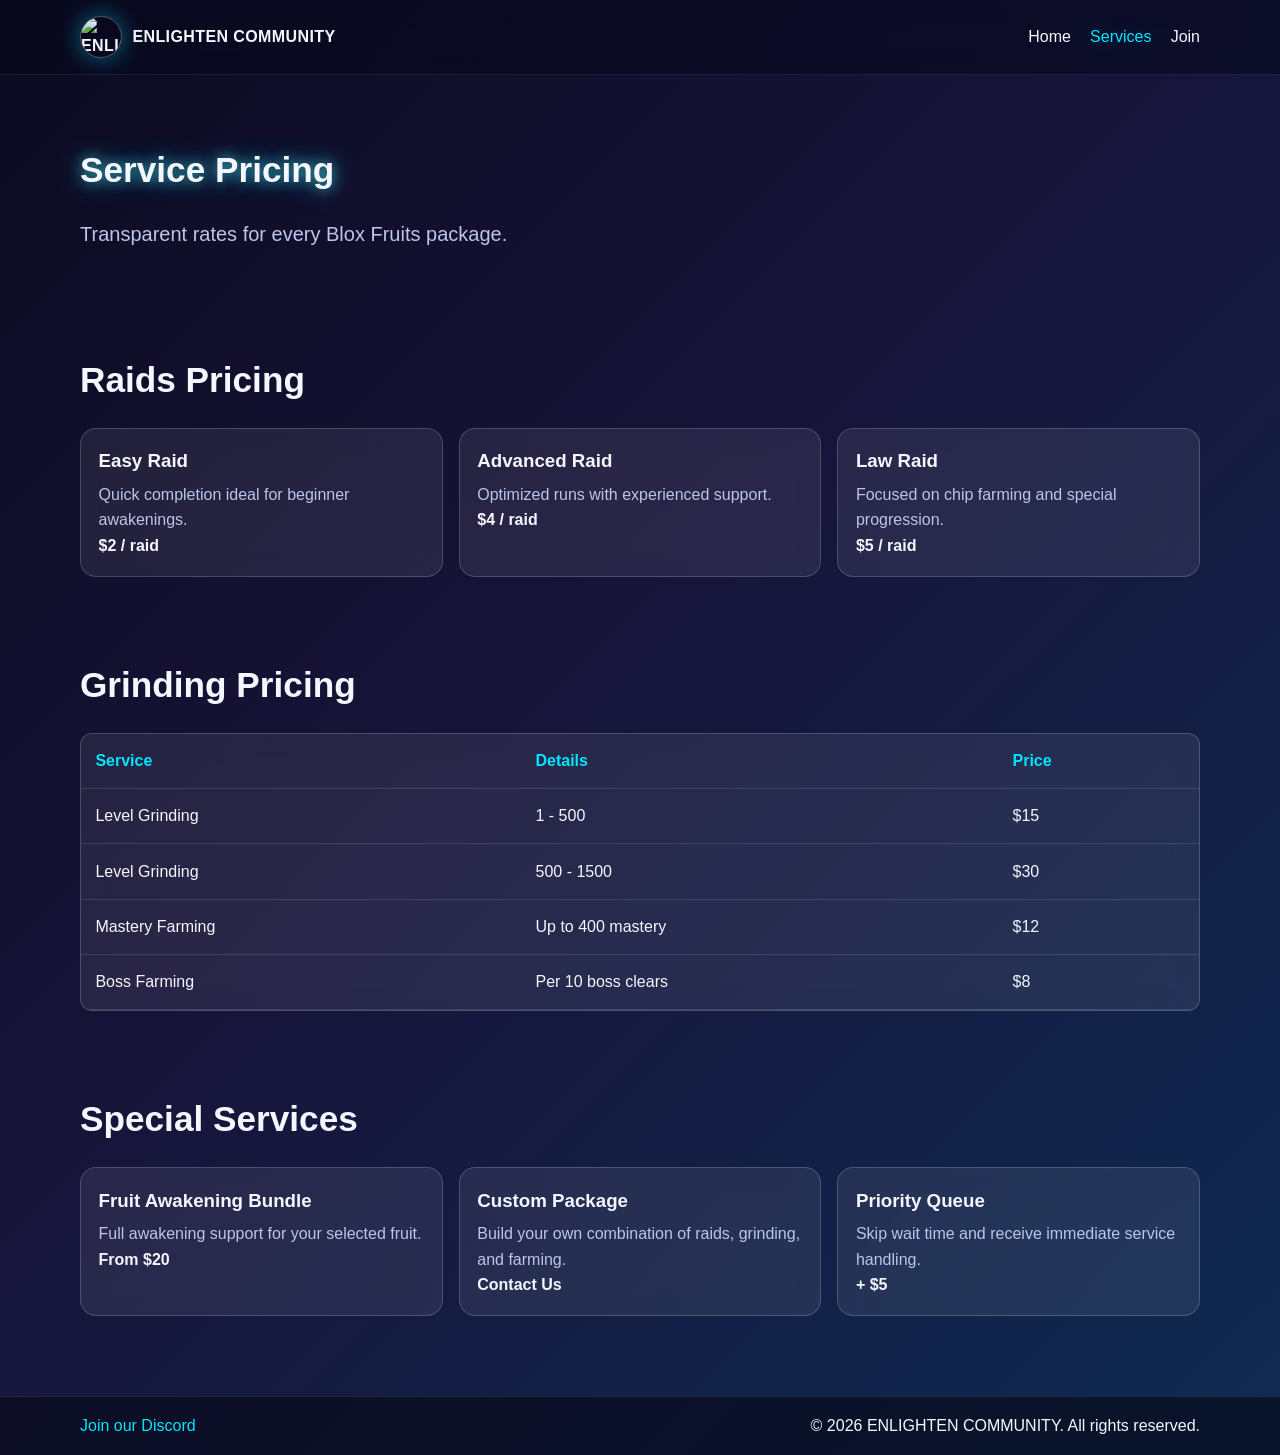
==== server.html @ 97de98ba "Create responsive ENLIGHTEN COMMUNITY website pages" ====
<!DOCTYPE html>
<html lang="en">
  <head>
    <meta charset="UTF-8" />
    <meta name="viewport" content="width=device-width, initial-scale=1.0" />
    <meta
      name="description"
      content="ENLIGHTEN COMMUNITY Service Pricing - Premium Blox Fruits Services"
    />
    <title>ENLIGHTEN COMMUNITY | Services</title>
    <link rel="stylesheet" href="style.css" />
  </head>
  <body>
    <header class="site-header" id="top">
      <nav class="navbar container" aria-label="Main navigation">
        <a class="brand" href="index.html" aria-label="ENLIGHTEN COMMUNITY Home">
          <img src="logo.png" alt="ENLIGHTEN COMMUNITY logo" class="brand-logo" />
          <span>ENLIGHTEN COMMUNITY</span>
        </a>

        <button
          class="menu-toggle"
          type="button"
          aria-expanded="false"
          aria-controls="primary-menu"
        >
          ☰
        </button>

        <ul class="nav-links" id="primary-menu">
          <li><a href="index.html">Home</a></li>
          <li><a href="server.html" class="active">Services</a></li>
          <li><a href="index.html#join">Join</a></li>
        </ul>
      </nav>
    </header>

    <main>
      <section class="section container pricing-hero">
        <h1 class="section-title glow-text">Service Pricing</h1>
        <p class="hero-subtitle">Transparent rates for every Blox Fruits package.</p>
      </section>

      <section class="section container" id="raids-pricing">
        <h2 class="section-title">Raids Pricing</h2>
        <div class="pricing-grid">
          <article class="pricing-card glass">
            <h3>Easy Raid</h3>
            <p>Quick completion ideal for beginner awakenings.</p>
            <strong>$2 / raid</strong>
          </article>
          <article class="pricing-card glass">
            <h3>Advanced Raid</h3>
            <p>Optimized runs with experienced support.</p>
            <strong>$4 / raid</strong>
          </article>
          <article class="pricing-card glass">
            <h3>Law Raid</h3>
            <p>Focused on chip farming and special progression.</p>
            <strong>$5 / raid</strong>
          </article>
        </div>
      </section>

      <section class="section container" id="grinding-pricing">
        <h2 class="section-title">Grinding Pricing</h2>
        <div class="pricing-table-wrapper glass">
          <table class="pricing-table">
            <thead>
              <tr>
                <th>Service</th>
                <th>Details</th>
                <th>Price</th>
              </tr>
            </thead>
            <tbody>
              <tr>
                <td>Level Grinding</td>
                <td>1 - 500</td>
                <td>$15</td>
              </tr>
              <tr>
                <td>Level Grinding</td>
                <td>500 - 1500</td>
                <td>$30</td>
              </tr>
              <tr>
                <td>Mastery Farming</td>
                <td>Up to 400 mastery</td>
                <td>$12</td>
              </tr>
              <tr>
                <td>Boss Farming</td>
                <td>Per 10 boss clears</td>
                <td>$8</td>
              </tr>
            </tbody>
          </table>
        </div>
      </section>

      <section class="section container" id="special-services">
        <h2 class="section-title">Special Services</h2>
        <div class="pricing-grid">
          <article class="pricing-card glass">
            <h3>Fruit Awakening Bundle</h3>
            <p>Full awakening support for your selected fruit.</p>
            <strong>From $20</strong>
          </article>
          <article class="pricing-card glass">
            <h3>Custom Package</h3>
            <p>Build your own combination of raids, grinding, and farming.</p>
            <strong>Contact Us</strong>
          </article>
          <article class="pricing-card glass">
            <h3>Priority Queue</h3>
            <p>Skip wait time and receive immediate service handling.</p>
            <strong>+ $5</strong>
          </article>
        </div>
      </section>
    </main>

    <footer class="site-footer" id="join">
      <div class="container footer-content">
        <a href="https://discord.gg/your-invite" target="_blank" rel="noopener">Join our Discord</a>
        <p>© <span id="year"></span> ENLIGHTEN COMMUNITY. All rights reserved.</p>
      </div>
    </footer>

    <script>
      const menuToggle = document.querySelector('.menu-toggle');
      const navMenu = document.querySelector('#primary-menu');
      menuToggle?.addEventListener('click', () => {
        const expanded = menuToggle.getAttribute('aria-expanded') === 'true';
        menuToggle.setAttribute('aria-expanded', String(!expanded));
        navMenu.classList.toggle('open');
      });

      document.getElementById('year').textContent = new Date().getFullYear();
    </script>
  </body>
</html>
---- style.css ----
:root {
  --bg-1: #0c0a1f;
  --bg-2: #17143a;
  --bg-3: #0f2b52;
  --card-bg: rgba(255, 255, 255, 0.08);
  --card-border: rgba(255, 255, 255, 0.18);
  --text-main: #f5f7ff;
  --text-dim: #bcc5ea;
  --accent: #00e5ff;
  --accent-soft: #52f0ff;
  --shadow-glow: 0 0 24px rgba(0, 229, 255, 0.45);
  --radius: 16px;
  --radius-sm: 12px;
  --container: 1120px;
  --transition: 250ms ease;
}

* {
  box-sizing: border-box;
  margin: 0;
  padding: 0;
}

html {
  scroll-behavior: smooth;
}

body {
  font-family: Inter, Segoe UI, Roboto, Arial, sans-serif;
  background: linear-gradient(135deg, var(--bg-1), var(--bg-2) 45%, var(--bg-3));
  color: var(--text-main);
  min-height: 100vh;
  line-height: 1.6;
}

.container {
  width: min(var(--container), 92%);
  margin-inline: auto;
}

.site-header {
  position: sticky;
  top: 0;
  z-index: 1000;
  background: rgba(7, 9, 28, 0.55);
  backdrop-filter: blur(14px);
  border-bottom: 1px solid rgba(255, 255, 255, 0.08);
}

.navbar {
  display: flex;
  align-items: center;
  justify-content: space-between;
  gap: 1rem;
  min-height: 74px;
}

.brand {
  display: inline-flex;
  align-items: center;
  gap: 0.65rem;
  color: var(--text-main);
  text-decoration: none;
  font-weight: 700;
  letter-spacing: 0.4px;
}

.brand-logo {
  width: 42px;
  height: 42px;
  object-fit: cover;
  border-radius: 50%;
  border: 1px solid rgba(255, 255, 255, 0.3);
  box-shadow: var(--shadow-glow);
}

.nav-links {
  display: flex;
  align-items: center;
  list-style: none;
  gap: 1.2rem;
}

.nav-links a {
  color: var(--text-main);
  text-decoration: none;
  font-weight: 500;
  transition: color var(--transition), text-shadow var(--transition);
}

.nav-links a:hover,
.nav-links a.active {
  color: var(--accent);
  text-shadow: var(--shadow-glow);
}

.menu-toggle {
  display: none;
  border: 1px solid var(--card-border);
  background: var(--card-bg);
  color: var(--text-main);
  border-radius: 10px;
  padding: 0.35rem 0.6rem;
  font-size: 1.2rem;
}

.hero {
  display: grid;
  place-items: center;
  min-height: calc(100vh - 80px);
  padding: 3.5rem 0;
}

.hero-content {
  text-align: center;
  padding: clamp(1.5rem, 3vw, 2.5rem);
  max-width: 760px;
}

.hero-title {
  font-size: clamp(2rem, 6vw, 4rem);
  line-height: 1.1;
  margin-bottom: 0.8rem;
  letter-spacing: 1.2px;
}

.glow-text {
  text-shadow: 0 0 14px rgba(82, 240, 255, 0.7), 0 0 30px rgba(0, 229, 255, 0.45);
}

.hero-subtitle {
  color: var(--text-dim);
  font-size: clamp(1rem, 2.4vw, 1.25rem);
  margin-bottom: 1.4rem;
}

.btn-glow {
  display: inline-block;
  text-decoration: none;
  color: #031225;
  background: linear-gradient(135deg, var(--accent), var(--accent-soft));
  font-weight: 700;
  border-radius: 999px;
  padding: 0.8rem 1.4rem;
  box-shadow: var(--shadow-glow);
  transition: transform var(--transition), box-shadow var(--transition);
}

.btn-glow:hover {
  transform: translateY(-3px);
  box-shadow: 0 0 36px rgba(0, 229, 255, 0.65);
}

.section {
  padding: 2.5rem 0;
}

.section-title {
  font-size: clamp(1.5rem, 3vw, 2.2rem);
  margin-bottom: 1.2rem;
}

.cards-grid,
.features-grid,
.pricing-grid {
  display: grid;
  gap: 1rem;
  grid-template-columns: repeat(auto-fit, minmax(210px, 1fr));
}

.glass {
  background: var(--card-bg);
  border: 1px solid var(--card-border);
  border-radius: var(--radius);
  backdrop-filter: blur(12px);
}

.service-card,
.feature-item,
.pricing-card {
  padding: 1.1rem;
  transition: transform var(--transition), box-shadow var(--transition), border-color var(--transition);
}

.service-card:hover,
.feature-item:hover,
.pricing-card:hover {
  transform: translateY(-6px);
  border-color: rgba(82, 240, 255, 0.55);
  box-shadow: var(--shadow-glow);
}

.icon {
  width: 44px;
  height: 44px;
  display: grid;
  place-items: center;
  border-radius: 10px;
  background: rgba(0, 229, 255, 0.15);
  margin-bottom: 0.8rem;
  font-size: 1.35rem;
}

.service-card h3,
.pricing-card h3,
.feature-item h3 {
  margin-bottom: 0.35rem;
}

.service-card p,
.pricing-card p,
.feature-item p {
  color: var(--text-dim);
}

.pricing-hero {
  padding-top: 4.2rem;
}

.pricing-table-wrapper {
  overflow-x: auto;
  border-radius: var(--radius-sm);
}

.pricing-table {
  width: 100%;
  border-collapse: collapse;
  min-width: 600px;
}

.pricing-table th,
.pricing-table td {
  padding: 0.9rem;
  border-bottom: 1px solid rgba(255, 255, 255, 0.12);
  text-align: left;
}

.pricing-table th {
  color: var(--accent);
  font-weight: 600;
}

.site-footer {
  margin-top: 2.5rem;
  border-top: 1px solid rgba(255, 255, 255, 0.1);
  background: rgba(5, 7, 20, 0.6);
}

.footer-content {
  display: flex;
  justify-content: space-between;
  align-items: center;
  gap: 1rem;
  padding: 1rem 0;
  flex-wrap: wrap;
}

.footer-content a {
  color: var(--accent);
  text-decoration: none;
}

.footer-content a:hover {
  text-shadow: var(--shadow-glow);
}

@media (max-width: 760px) {
  .menu-toggle {
    display: inline-block;
  }

  .nav-links {
    position: absolute;
    top: 74px;
    right: 4%;
    flex-direction: column;
    background: rgba(7, 9, 28, 0.96);
    border: 1px solid var(--card-border);
    border-radius: var(--radius-sm);
    padding: 0.7rem 1rem;
    width: min(240px, 70vw);
    transform: scale(0.95);
    opacity: 0;
    pointer-events: none;
    transition: opacity var(--transition), transform var(--transition);
  }

  .nav-links.open {
    opacity: 1;
    transform: scale(1);
    pointer-events: auto;
  }

  .hero {
    min-height: 75vh;
  }
}
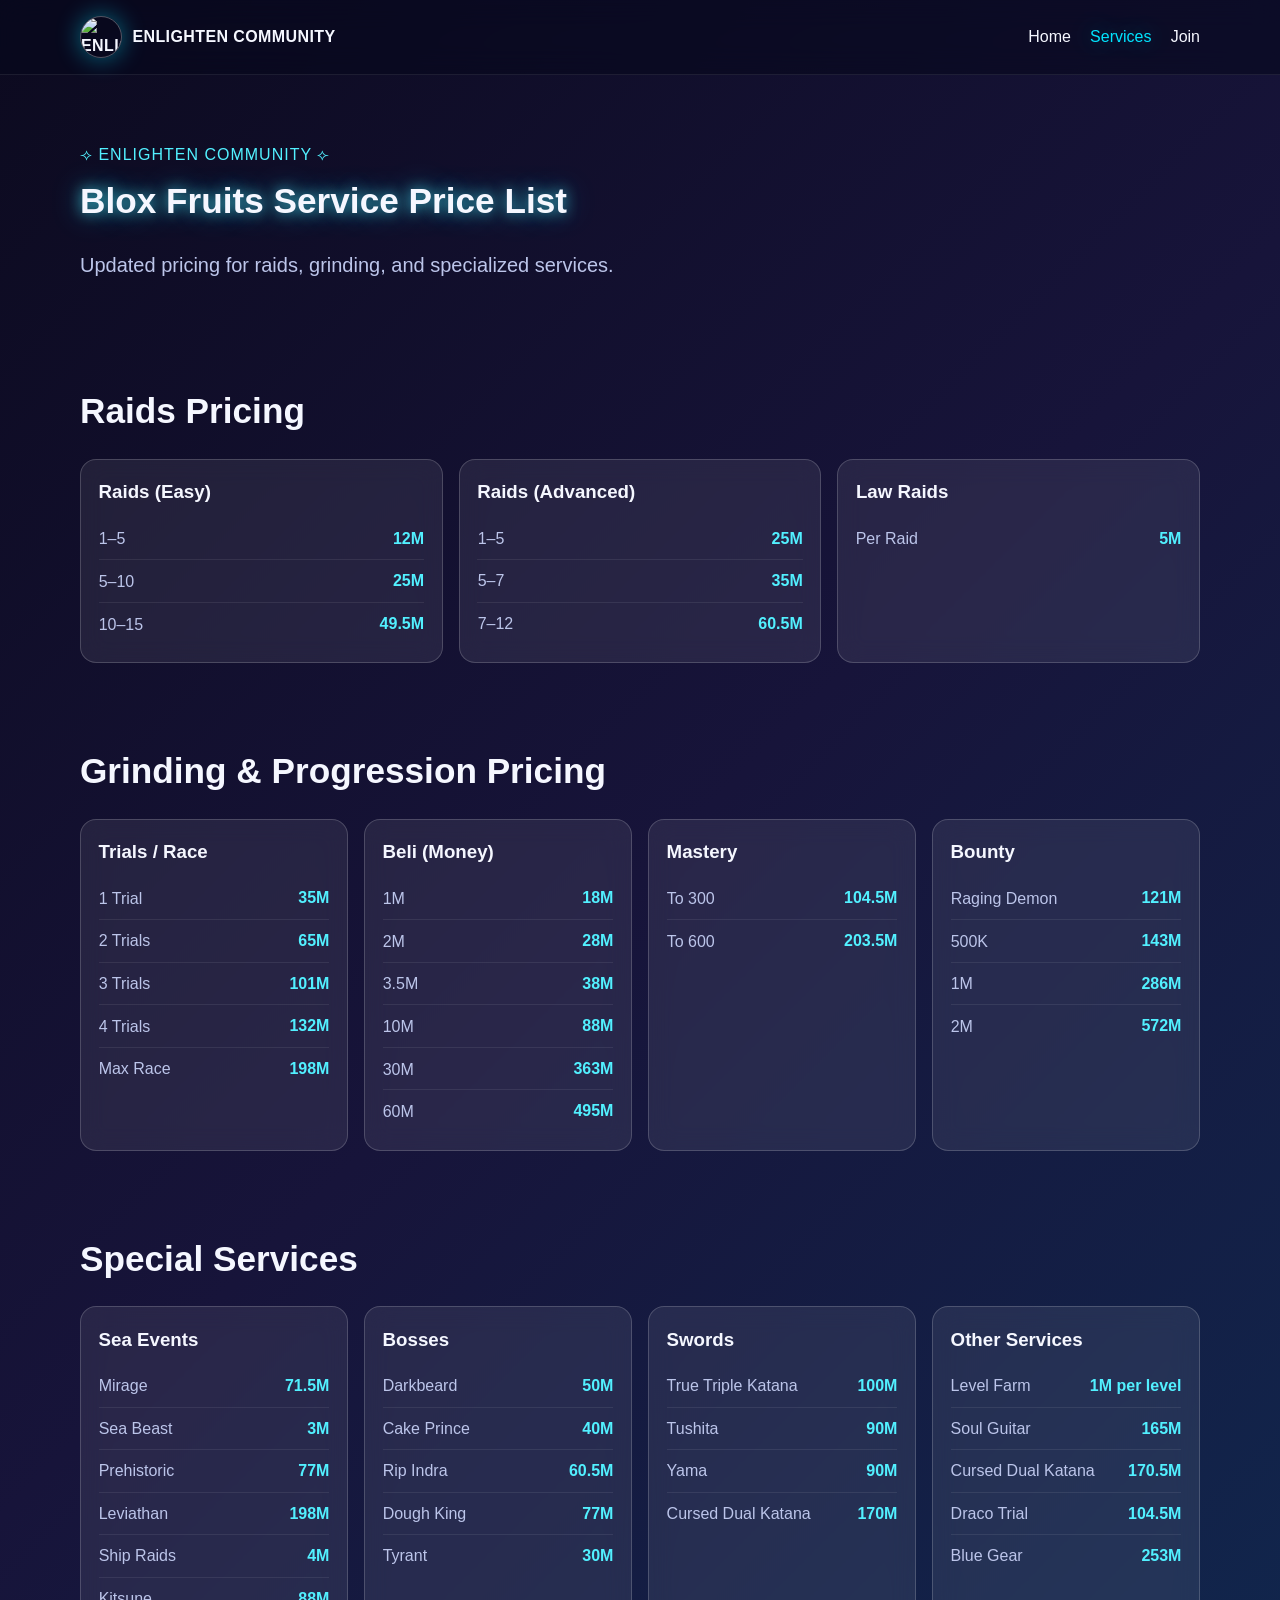
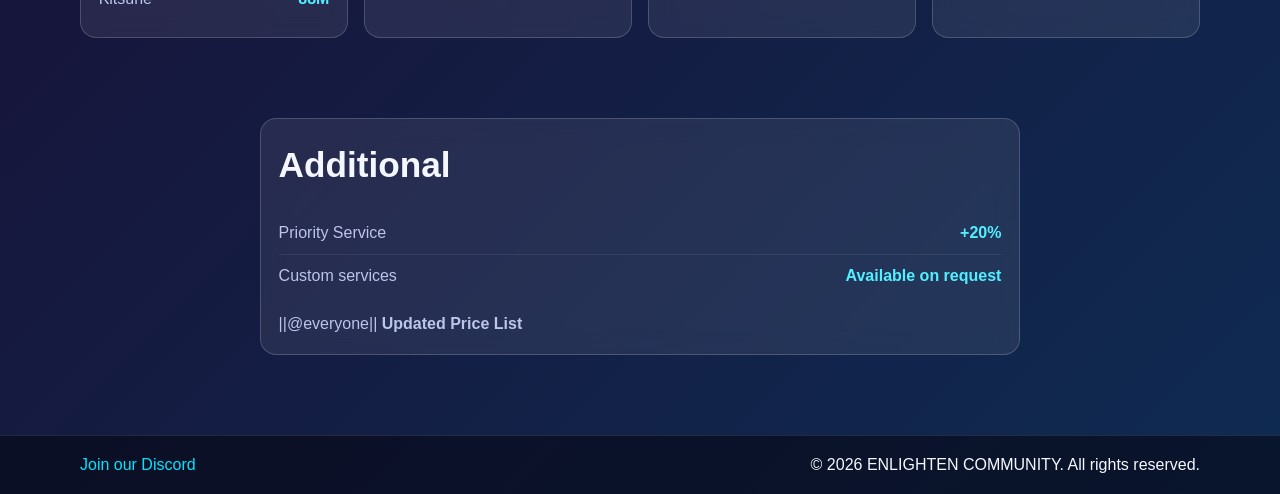
==== commit f5f32c66: "Update server pricing page with full ENLIGHTEN price list" ====
--- a/server.html
+++ b/server.html
@@ -7,7 +7,7 @@
       name="description"
       content="ENLIGHTEN COMMUNITY Service Pricing - Premium Blox Fruits Services"
     />
-    <title>ENLIGHTEN COMMUNITY | Services</title>
+    <title>ENLIGHTEN COMMUNITY | Service Price List</title>
     <link rel="stylesheet" href="style.css" />
   </head>
   <body>
@@ -37,86 +37,142 @@
 
     <main>
       <section class="section container pricing-hero">
-        <h1 class="section-title glow-text">Service Pricing</h1>
-        <p class="hero-subtitle">Transparent rates for every Blox Fruits package.</p>
+        <p class="eyebrow">⟢ ENLIGHTEN COMMUNITY ⟣</p>
+        <h1 class="section-title glow-text">Blox Fruits Service Price List</h1>
+        <p class="hero-subtitle">Updated pricing for raids, grinding, and specialized services.</p>
       </section>
 
       <section class="section container" id="raids-pricing">
         <h2 class="section-title">Raids Pricing</h2>
-        <div class="pricing-grid">
+        <div class="price-list-grid">
           <article class="pricing-card glass">
-            <h3>Easy Raid</h3>
-            <p>Quick completion ideal for beginner awakenings.</p>
-            <strong>$2 / raid</strong>
+            <h3>Raids (Easy)</h3>
+            <ul class="price-list">
+              <li><span>1–5</span><strong>12M</strong></li>
+              <li><span>5–10</span><strong>25M</strong></li>
+              <li><span>10–15</span><strong>49.5M</strong></li>
+            </ul>
           </article>
           <article class="pricing-card glass">
-            <h3>Advanced Raid</h3>
-            <p>Optimized runs with experienced support.</p>
-            <strong>$4 / raid</strong>
+            <h3>Raids (Advanced)</h3>
+            <ul class="price-list">
+              <li><span>1–5</span><strong>25M</strong></li>
+              <li><span>5–7</span><strong>35M</strong></li>
+              <li><span>7–12</span><strong>60.5M</strong></li>
+            </ul>
           </article>
           <article class="pricing-card glass">
-            <h3>Law Raid</h3>
-            <p>Focused on chip farming and special progression.</p>
-            <strong>$5 / raid</strong>
+            <h3>Law Raids</h3>
+            <ul class="price-list">
+              <li><span>Per Raid</span><strong>5M</strong></li>
+            </ul>
           </article>
         </div>
       </section>
 
       <section class="section container" id="grinding-pricing">
-        <h2 class="section-title">Grinding Pricing</h2>
-        <div class="pricing-table-wrapper glass">
-          <table class="pricing-table">
-            <thead>
-              <tr>
-                <th>Service</th>
-                <th>Details</th>
-                <th>Price</th>
-              </tr>
-            </thead>
-            <tbody>
-              <tr>
-                <td>Level Grinding</td>
-                <td>1 - 500</td>
-                <td>$15</td>
-              </tr>
-              <tr>
-                <td>Level Grinding</td>
-                <td>500 - 1500</td>
-                <td>$30</td>
-              </tr>
-              <tr>
-                <td>Mastery Farming</td>
-                <td>Up to 400 mastery</td>
-                <td>$12</td>
-              </tr>
-              <tr>
-                <td>Boss Farming</td>
-                <td>Per 10 boss clears</td>
-                <td>$8</td>
-              </tr>
-            </tbody>
-          </table>
+        <h2 class="section-title">Grinding &amp; Progression Pricing</h2>
+        <div class="price-list-grid">
+          <article class="pricing-card glass">
+            <h3>Trials / Race</h3>
+            <ul class="price-list">
+              <li><span>1 Trial</span><strong>35M</strong></li>
+              <li><span>2 Trials</span><strong>65M</strong></li>
+              <li><span>3 Trials</span><strong>101M</strong></li>
+              <li><span>4 Trials</span><strong>132M</strong></li>
+              <li><span>Max Race</span><strong>198M</strong></li>
+            </ul>
+          </article>
+
+          <article class="pricing-card glass">
+            <h3>Beli (Money)</h3>
+            <ul class="price-list">
+              <li><span>1M</span><strong>18M</strong></li>
+              <li><span>2M</span><strong>28M</strong></li>
+              <li><span>3.5M</span><strong>38M</strong></li>
+              <li><span>10M</span><strong>88M</strong></li>
+              <li><span>30M</span><strong>363M</strong></li>
+              <li><span>60M</span><strong>495M</strong></li>
+            </ul>
+          </article>
+
+          <article class="pricing-card glass">
+            <h3>Mastery</h3>
+            <ul class="price-list">
+              <li><span>To 300</span><strong>104.5M</strong></li>
+              <li><span>To 600</span><strong>203.5M</strong></li>
+            </ul>
+          </article>
+
+          <article class="pricing-card glass">
+            <h3>Bounty</h3>
+            <ul class="price-list">
+              <li><span>Raging Demon</span><strong>121M</strong></li>
+              <li><span>500K</span><strong>143M</strong></li>
+              <li><span>1M</span><strong>286M</strong></li>
+              <li><span>2M</span><strong>572M</strong></li>
+            </ul>
+          </article>
         </div>
       </section>
 
       <section class="section container" id="special-services">
         <h2 class="section-title">Special Services</h2>
-        <div class="pricing-grid">
+        <div class="price-list-grid">
           <article class="pricing-card glass">
-            <h3>Fruit Awakening Bundle</h3>
-            <p>Full awakening support for your selected fruit.</p>
-            <strong>From $20</strong>
+            <h3>Sea Events</h3>
+            <ul class="price-list">
+              <li><span>Mirage</span><strong>71.5M</strong></li>
+              <li><span>Sea Beast</span><strong>3M</strong></li>
+              <li><span>Prehistoric</span><strong>77M</strong></li>
+              <li><span>Leviathan</span><strong>198M</strong></li>
+              <li><span>Ship Raids</span><strong>4M</strong></li>
+              <li><span>Kitsune</span><strong>88M</strong></li>
+            </ul>
           </article>
+
           <article class="pricing-card glass">
-            <h3>Custom Package</h3>
-            <p>Build your own combination of raids, grinding, and farming.</p>
-            <strong>Contact Us</strong>
+            <h3>Bosses</h3>
+            <ul class="price-list">
+              <li><span>Darkbeard</span><strong>50M</strong></li>
+              <li><span>Cake Prince</span><strong>40M</strong></li>
+              <li><span>Rip Indra</span><strong>60.5M</strong></li>
+              <li><span>Dough King</span><strong>77M</strong></li>
+              <li><span>Tyrant</span><strong>30M</strong></li>
+            </ul>
           </article>
+
           <article class="pricing-card glass">
-            <h3>Priority Queue</h3>
-            <p>Skip wait time and receive immediate service handling.</p>
-            <strong>+ $5</strong>
+            <h3>Swords</h3>
+            <ul class="price-list">
+              <li><span>True Triple Katana</span><strong>100M</strong></li>
+              <li><span>Tushita</span><strong>90M</strong></li>
+              <li><span>Yama</span><strong>90M</strong></li>
+              <li><span>Cursed Dual Katana</span><strong>170M</strong></li>
+            </ul>
           </article>
+
+          <article class="pricing-card glass">
+            <h3>Other Services</h3>
+            <ul class="price-list">
+              <li><span>Level Farm</span><strong>1M per level</strong></li>
+              <li><span>Soul Guitar</span><strong>165M</strong></li>
+              <li><span>Cursed Dual Katana</span><strong>170.5M</strong></li>
+              <li><span>Draco Trial</span><strong>104.5M</strong></li>
+              <li><span>Blue Gear</span><strong>253M</strong></li>
+            </ul>
+          </article>
+        </div>
+      </section>
+
+      <section class="section container">
+        <div class="pricing-card glass additional-box">
+          <h2 class="section-title">Additional</h2>
+          <ul class="price-list">
+            <li><span>Priority Service</span><strong>+20%</strong></li>
+            <li><span>Custom services</span><strong>Available on request</strong></li>
+          </ul>
+          <p class="price-note">||@everyone|| <strong>Updated Price List</strong></p>
         </div>
       </section>
     </main>
--- a/style.css
+++ b/style.css
@@ -134,6 +134,13 @@
   margin-bottom: 1.4rem;
 }
 
+.eyebrow {
+  color: var(--accent-soft);
+  letter-spacing: 1px;
+  margin-bottom: 0.35rem;
+  text-transform: uppercase;
+}
+
 .btn-glow {
   display: inline-block;
   text-decoration: none;
@@ -162,10 +169,11 @@
 
 .cards-grid,
 .features-grid,
-.pricing-grid {
+.pricing-grid,
+.price-list-grid {
   display: grid;
   gap: 1rem;
-  grid-template-columns: repeat(auto-fit, minmax(210px, 1fr));
+  grid-template-columns: repeat(auto-fit, minmax(220px, 1fr));
 }
 
 .glass {
@@ -217,27 +225,40 @@
   padding-top: 4.2rem;
 }
 
-.pricing-table-wrapper {
-  overflow-x: auto;
-  border-radius: var(--radius-sm);
-}
-
-.pricing-table {
-  width: 100%;
-  border-collapse: collapse;
-  min-width: 600px;
-}
-
-.pricing-table th,
-.pricing-table td {
-  padding: 0.9rem;
-  border-bottom: 1px solid rgba(255, 255, 255, 0.12);
-  text-align: left;
-}
-
-.pricing-table th {
-  color: var(--accent);
-  font-weight: 600;
+.price-list {
+  list-style: none;
+  margin-top: 0.65rem;
+}
+
+.price-list li {
+  display: flex;
+  justify-content: space-between;
+  gap: 0.8rem;
+  padding: 0.5rem 0;
+  border-bottom: 1px solid rgba(255, 255, 255, 0.08);
+}
+
+.price-list li:last-child {
+  border-bottom: none;
+}
+
+.price-list li span {
+  color: var(--text-dim);
+}
+
+.price-list li strong {
+  color: var(--accent-soft);
+  white-space: nowrap;
+}
+
+.additional-box {
+  max-width: 760px;
+  margin-inline: auto;
+}
+
+.price-note {
+  margin-top: 0.9rem;
+  color: var(--text-dim);
 }
 
 .site-footer {
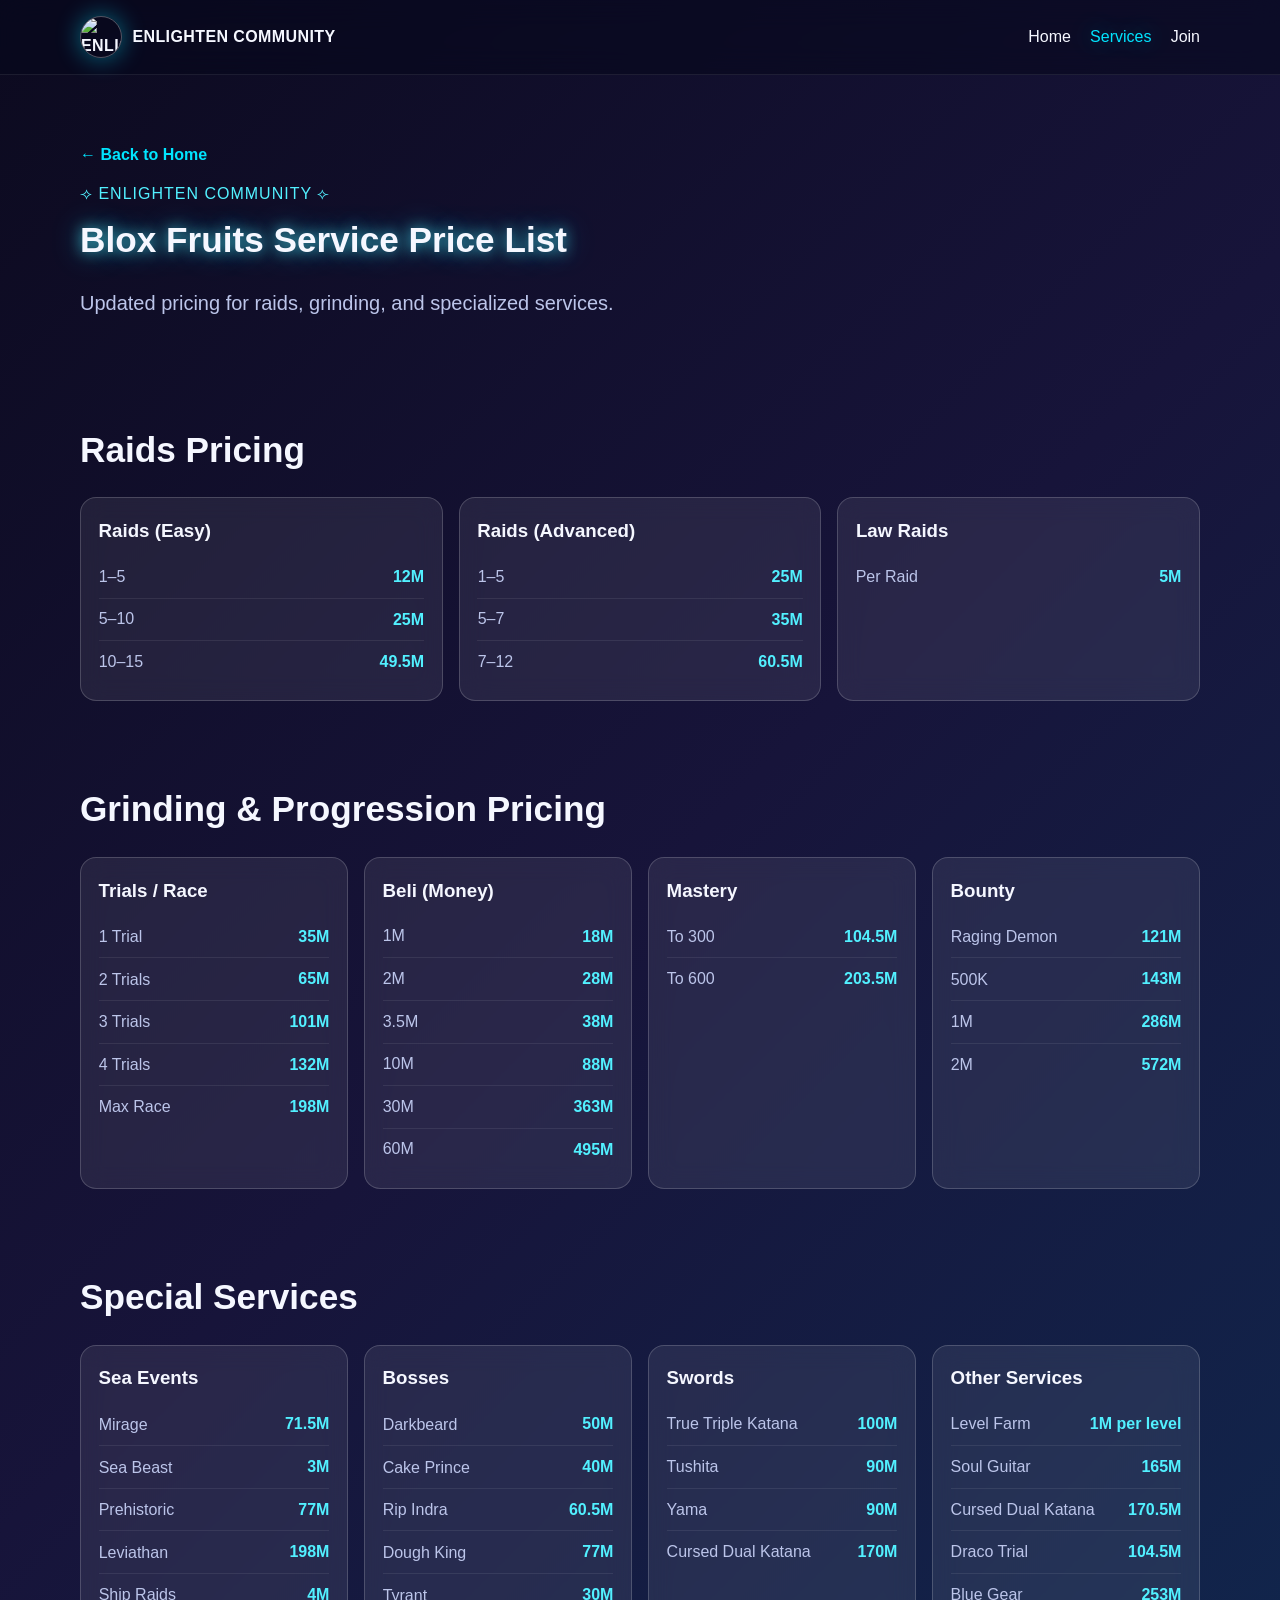
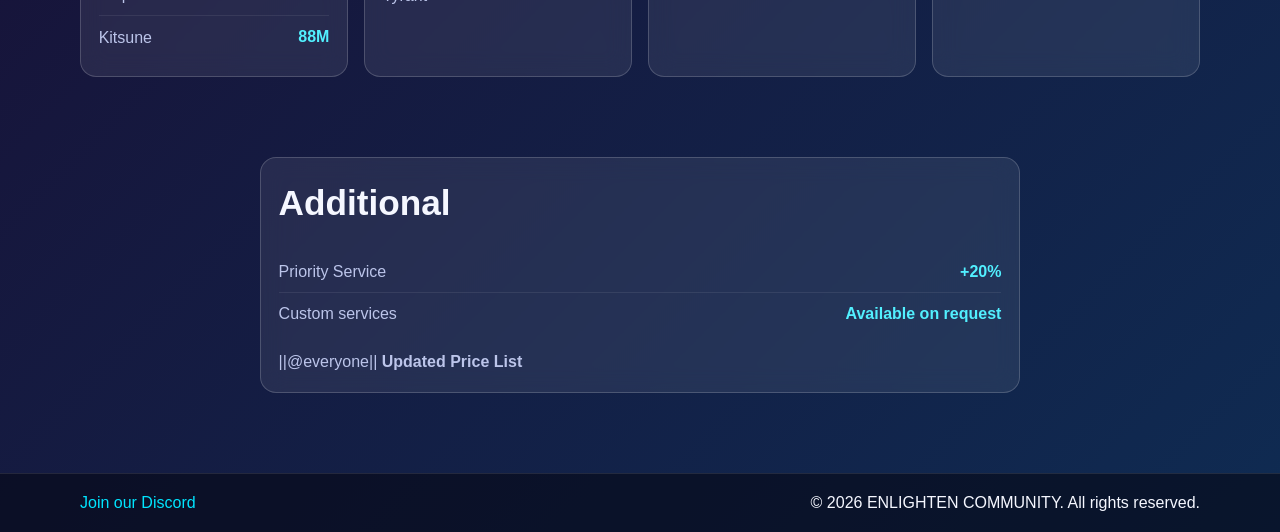
==== commit f8258f72: "Fix backward navigation on services page" ====
--- a/server.html
+++ b/server.html
@@ -37,6 +37,7 @@
 
     <main>
       <section class="section container pricing-hero">
+        <a class="back-link" href="index.html" id="back-home">← Back to Home</a>
         <p class="eyebrow">⟢ ENLIGHTEN COMMUNITY ⟣</p>
         <h1 class="section-title glow-text">Blox Fruits Service Price List</h1>
         <p class="hero-subtitle">Updated pricing for raids, grinding, and specialized services.</p>
@@ -193,6 +194,14 @@
         navMenu.classList.toggle('open');
       });
 
+      const backHome = document.getElementById('back-home');
+      backHome?.addEventListener('click', (event) => {
+        if (window.history.length > 1) {
+          event.preventDefault();
+          window.history.back();
+        }
+      });
+
       document.getElementById('year').textContent = new Date().getFullYear();
     </script>
   </body>
--- a/style.css
+++ b/style.css
@@ -141,6 +141,20 @@
   text-transform: uppercase;
 }
 
+.back-link {
+  display: inline-block;
+  color: var(--accent);
+  text-decoration: none;
+  font-weight: 600;
+  margin-bottom: 0.8rem;
+  transition: transform var(--transition), text-shadow var(--transition);
+}
+
+.back-link:hover {
+  transform: translateX(-2px);
+  text-shadow: var(--shadow-glow);
+}
+
 .btn-glow {
   display: inline-block;
   text-decoration: none;
